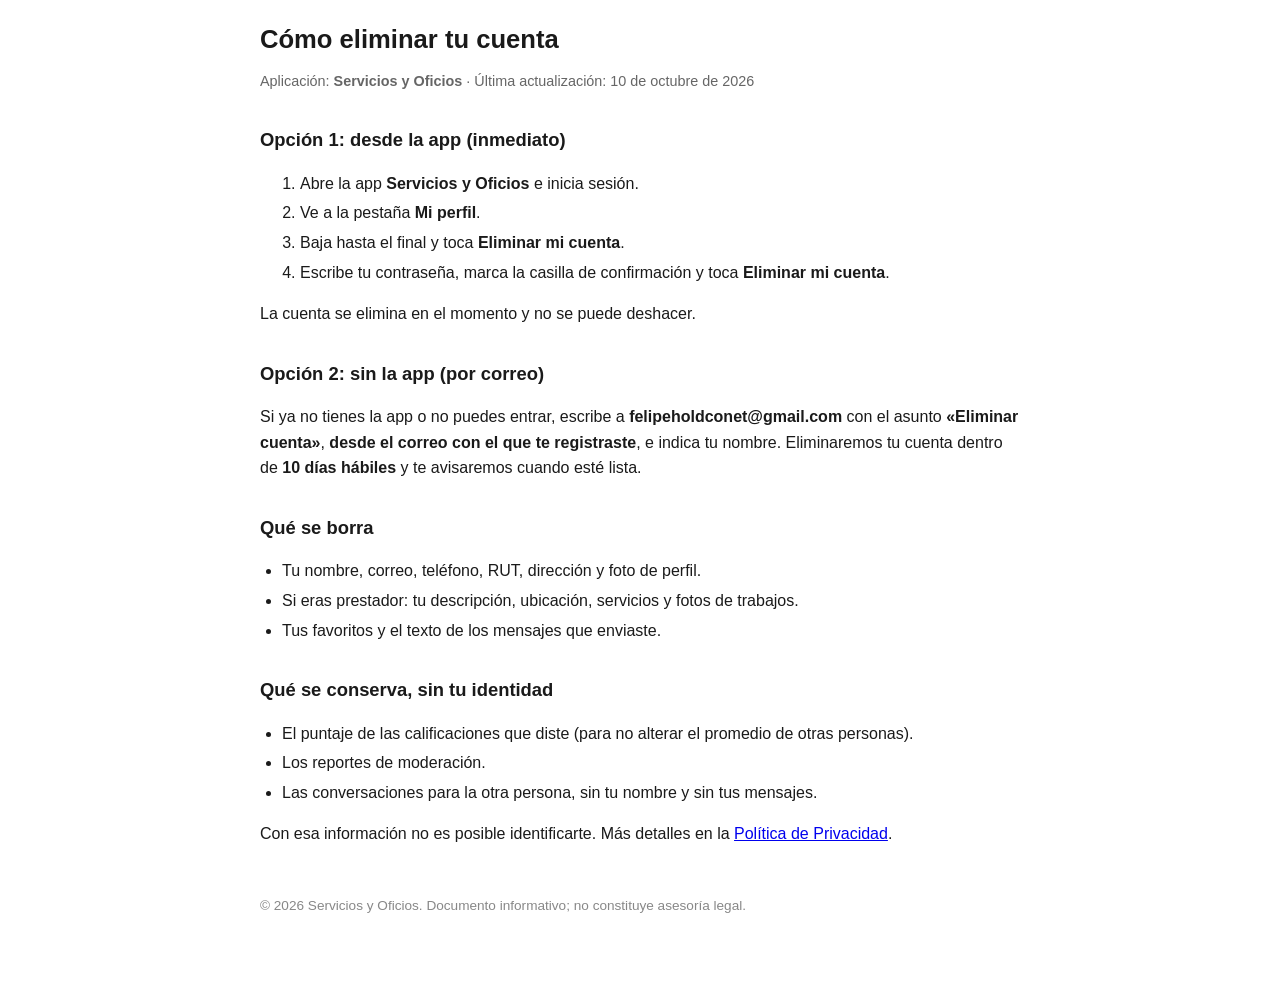
==== eliminar-cuenta.html @ 6f0291b7 "Eliminacion de cuenta: politica, pagina dedicada y alcance nacional" ====
<!DOCTYPE html>
<html lang="es">
<head>
<meta charset="utf-8">
<meta name="viewport" content="width=device-width, initial-scale=1">
<title>Cómo eliminar tu cuenta — Servicios y Oficios</title>
<style>
  :root { color-scheme: light dark; }
  body {
    font-family: -apple-system, "Segoe UI", Roboto, Helvetica, Arial, sans-serif;
    line-height: 1.6; max-width: 760px; margin: 0 auto; padding: 24px 18px 64px;
    color: #1a1a1a; background: #fff;
  }
  @media (prefers-color-scheme: dark) { body { color: #e6e6e6; background: #121212; } a { color: #6cb6ff; } }
  h1 { font-size: 1.6rem; line-height: 1.25; margin: 0 0 4px; }
  h2 { font-size: 1.15rem; margin: 32px 0 8px; }
  .meta { color: #666; font-size: .9rem; margin-bottom: 24px; }
  @media (prefers-color-scheme: dark) { .meta { color: #999; } }
  .aviso {
    border: 1px solid #e0b400; background: #fff8e1; color: #5c4600;
    padding: 12px 14px; border-radius: 8px; font-size: .92rem; margin: 20px 0;
  }
  @media (prefers-color-scheme: dark) { .aviso { background: #33290a; color: #f0d98a; border-color: #7a6100; } }
  ul { padding-left: 22px; }
  li { margin: 4px 0; }
  footer { margin-top: 48px; font-size: .85rem; color: #888; }
</style>
</head>
<body>

<h1>Cómo eliminar tu cuenta</h1>
<p class="meta">Aplicación: <strong>Servicios y Oficios</strong> · Última actualización: 10 de octubre de 2026</p>

<h2>Opción 1: desde la app (inmediato)</h2>
<ol>
  <li>Abre la app <strong>Servicios y Oficios</strong> e inicia sesión.</li>
  <li>Ve a la pestaña <strong>Mi perfil</strong>.</li>
  <li>Baja hasta el final y toca <strong>Eliminar mi cuenta</strong>.</li>
  <li>Escribe tu contraseña, marca la casilla de confirmación y toca <strong>Eliminar mi cuenta</strong>.</li>
</ol>
<p>La cuenta se elimina en el momento y no se puede deshacer.</p>

<h2>Opción 2: sin la app (por correo)</h2>
<p>Si ya no tienes la app o no puedes entrar, escribe a
  <strong>felipeholdconet@gmail.com</strong> con el asunto <strong>«Eliminar cuenta»</strong>,
  <strong>desde el correo con el que te registraste</strong>, e indica tu nombre. Eliminaremos tu
  cuenta dentro de <strong>10 días hábiles</strong> y te avisaremos cuando esté lista.</p>

<h2>Qué se borra</h2>
<ul>
  <li>Tu nombre, correo, teléfono, RUT, dirección y foto de perfil.</li>
  <li>Si eras prestador: tu descripción, ubicación, servicios y fotos de trabajos.</li>
  <li>Tus favoritos y el texto de los mensajes que enviaste.</li>
</ul>

<h2>Qué se conserva, sin tu identidad</h2>
<ul>
  <li>El puntaje de las calificaciones que diste (para no alterar el promedio de otras personas).</li>
  <li>Los reportes de moderación.</li>
  <li>Las conversaciones para la otra persona, sin tu nombre y sin tus mensajes.</li>
</ul>
<p>Con esa información no es posible identificarte. Más detalles en la
  <a href="privacidad.html#eliminar">Política de Privacidad</a>.</p>

<footer>
  © 2026 Servicios y Oficios. Documento informativo; no constituye asesoría legal.
</footer>

</body>
</html>
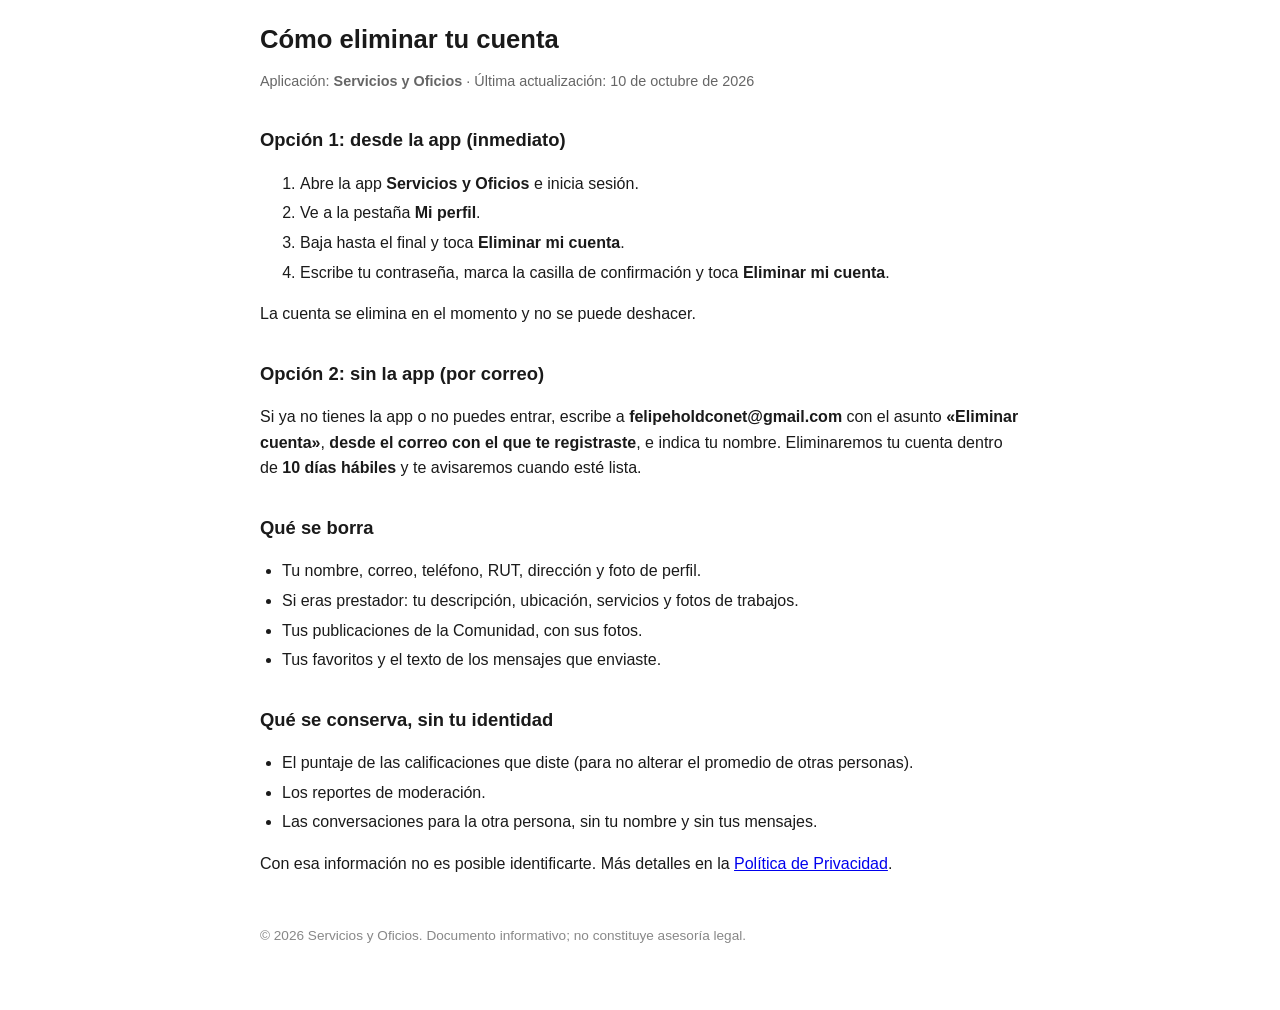
==== commit c60dcdb3: "Politica de privacidad y terminos: Comunidad, RUT y direccion de prestadores - Privacidad: se inform" ====
--- a/eliminar-cuenta.html
+++ b/eliminar-cuenta.html
@@ -50,6 +50,7 @@
 <ul>
   <li>Tu nombre, correo, teléfono, RUT, dirección y foto de perfil.</li>
   <li>Si eras prestador: tu descripción, ubicación, servicios y fotos de trabajos.</li>
+  <li>Tus publicaciones de la Comunidad, con sus fotos.</li>
   <li>Tus favoritos y el texto de los mensajes que enviaste.</li>
 </ul>
 
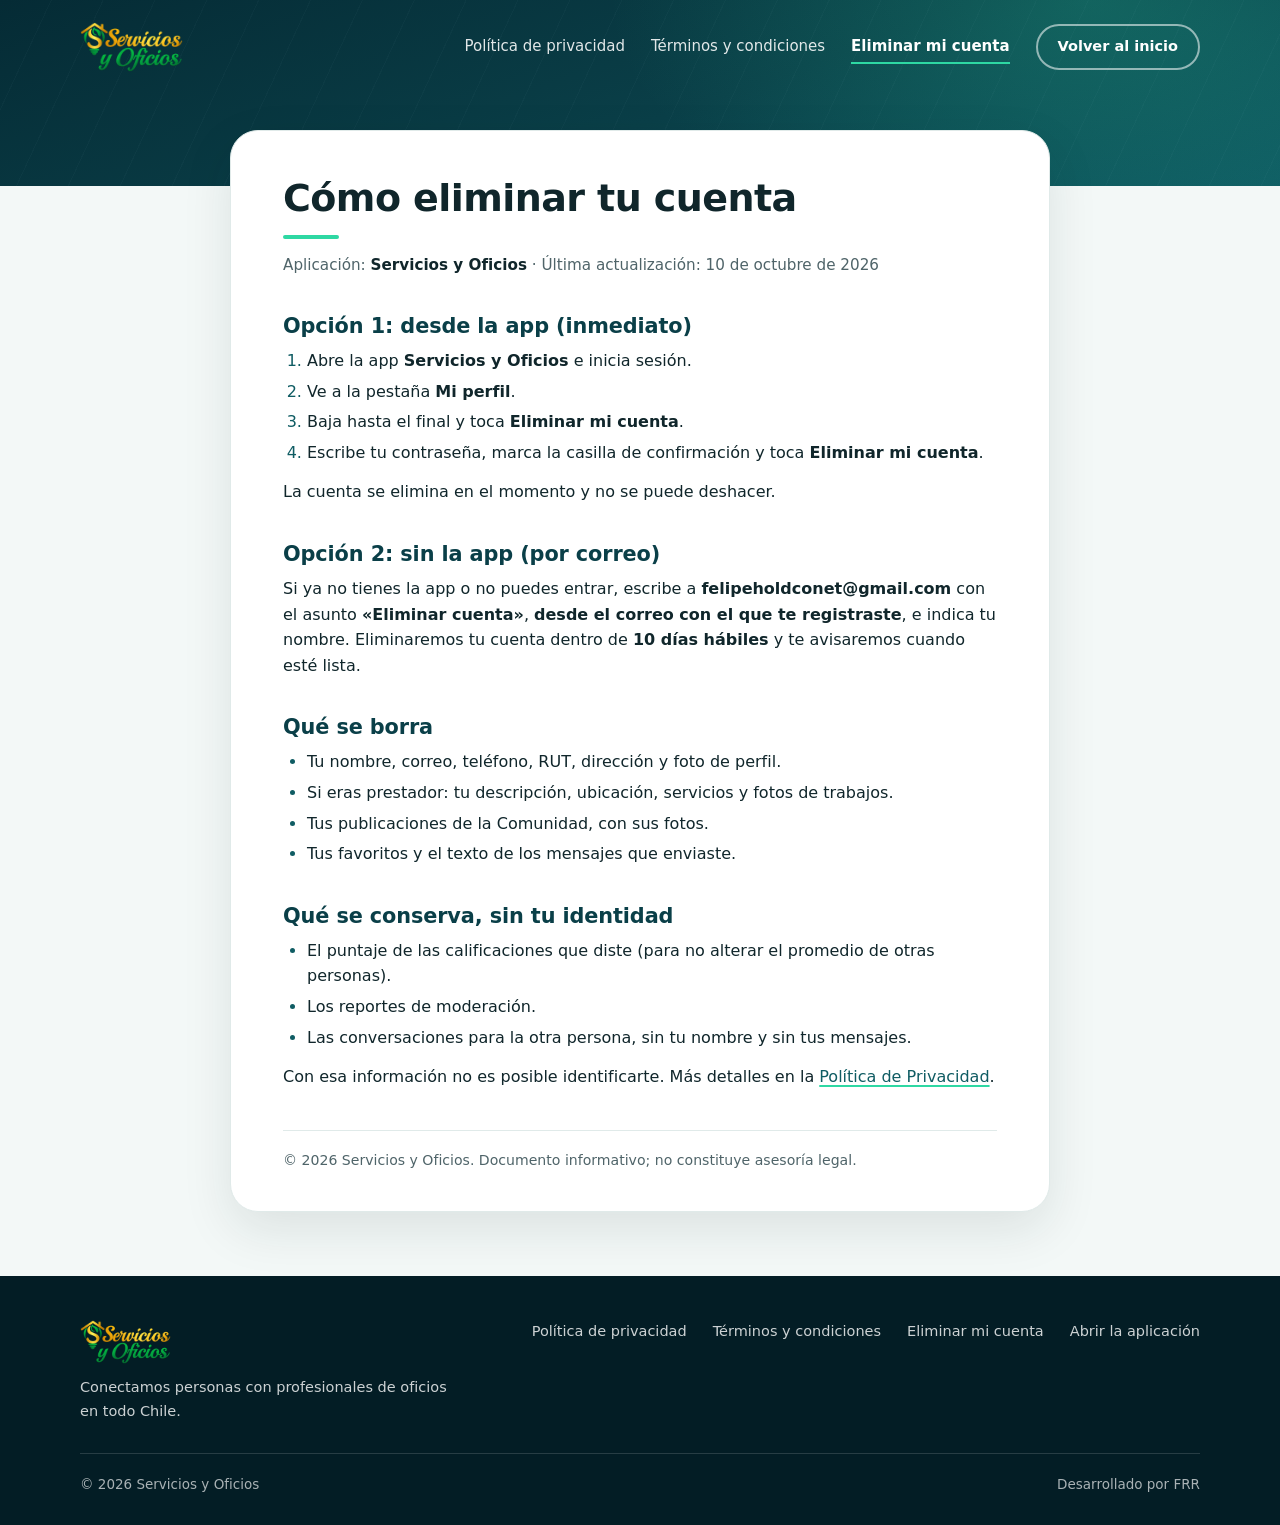
==== commit c7303999: "Paginas legales con el diseno de la portada del sitio Solo cambia el diseno (cabecera, tarjeta, pie," ====
--- a/eliminar-cuenta.html
+++ b/eliminar-cuenta.html
@@ -4,29 +4,31 @@
 <meta charset="utf-8">
 <meta name="viewport" content="width=device-width, initial-scale=1">
 <title>Cómo eliminar tu cuenta — Servicios y Oficios</title>
-<style>
-  :root { color-scheme: light dark; }
-  body {
-    font-family: -apple-system, "Segoe UI", Roboto, Helvetica, Arial, sans-serif;
-    line-height: 1.6; max-width: 760px; margin: 0 auto; padding: 24px 18px 64px;
-    color: #1a1a1a; background: #fff;
-  }
-  @media (prefers-color-scheme: dark) { body { color: #e6e6e6; background: #121212; } a { color: #6cb6ff; } }
-  h1 { font-size: 1.6rem; line-height: 1.25; margin: 0 0 4px; }
-  h2 { font-size: 1.15rem; margin: 32px 0 8px; }
-  .meta { color: #666; font-size: .9rem; margin-bottom: 24px; }
-  @media (prefers-color-scheme: dark) { .meta { color: #999; } }
-  .aviso {
-    border: 1px solid #e0b400; background: #fff8e1; color: #5c4600;
-    padding: 12px 14px; border-radius: 8px; font-size: .92rem; margin: 20px 0;
-  }
-  @media (prefers-color-scheme: dark) { .aviso { background: #33290a; color: #f0d98a; border-color: #7a6100; } }
-  ul { padding-left: 22px; }
-  li { margin: 4px 0; }
-  footer { margin-top: 48px; font-size: .85rem; color: #888; }
-</style>
+<meta name="description" content="Cómo eliminar tu cuenta de Servicios y Oficios, desde la app o por correo, y qué datos se borran.">
+<meta name="theme-color" content="#052B35">
+<link rel="icon" type="image/png" sizes="32x32" href="favicon-32.png">
+<link rel="apple-touch-icon" href="apple-touch-icon.png">
+<link rel="stylesheet" href="estilo.css">
 </head>
 <body>
+<a class="saltar" href="#contenido">Saltar al contenido</a>
+
+<div class="banda">
+  <div class="ancho">
+    <header class="top">
+      <a href="https://servioficios-production.up.railway.app/" aria-label="Servicios y Oficios, inicio"><img src="img/logo-oscuro.webp" width="480" height="232" alt="Servicios y Oficios"></a>
+      <nav class="menu" aria-label="Principal">
+          <a href="privacidad.html">Política de privacidad</a>
+          <a href="terminos.html">Términos y condiciones</a>
+          <a href="eliminar-cuenta.html" aria-current="page">Eliminar mi cuenta</a>
+          <a class="btn-peq" href="https://servioficios-production.up.railway.app/">Volver al inicio</a>
+        </nav>
+    </header>
+  </div>
+</div>
+
+<main id="contenido" class="caja">
+<article class="doc">
 
 <h1>Cómo eliminar tu cuenta</h1>
 <p class="meta">Aplicación: <strong>Servicios y Oficios</strong> · Última actualización: 10 de octubre de 2026</p>
@@ -63,8 +65,32 @@
 <p>Con esa información no es posible identificarte. Más detalles en la
   <a href="privacidad.html#eliminar">Política de Privacidad</a>.</p>
 
-<footer>
+<p class="nota">
   © 2026 Servicios y Oficios. Documento informativo; no constituye asesoría legal.
+</p>
+
+</article>
+</main>
+
+<footer class="sitio">
+  <div class="ancho">
+    <div class="pie">
+      <div>
+        <img src="img/logo-oscuro.webp" width="480" height="232" alt="Servicios y Oficios">
+        <div>Conectamos personas con profesionales de oficios<br>en todo Chile.</div>
+      </div>
+      <nav aria-label="Información legal">
+        <a href="privacidad.html">Política de privacidad</a>
+        <a href="terminos.html">Términos y condiciones</a>
+        <a href="eliminar-cuenta.html">Eliminar mi cuenta</a>
+        <a href="https://servioficios-production.up.railway.app/app/">Abrir la aplicación</a>
+      </nav>
+    </div>
+    <div class="copy">
+      <span>© 2026 Servicios y Oficios</span>
+      <span>Desarrollado por FRR</span>
+    </div>
+  </div>
 </footer>
 
 </body>
--- a/estilo.css
+++ b/estilo.css
@@ -0,0 +1,90 @@
+/*
+  Diseño de las páginas legales de Servicios y Oficios: el mismo de la portada del sitio
+  (backend/portada/index.html): verde azulado profundo + menta + celeste, tarjetas redondeadas
+  y tipografía del sistema. Si se cambian los colores de la portada, cambiarlos también aquí.
+  Este archivo se publica junto a los .html en el repositorio público `servioficios-legal`.
+*/
+:root{
+  --primario:#0F5C63; --primario-osc:#0A3F48; --abismo:#052B35;
+  --menta:#2ED8A3; --celeste:#BFE6F5; --fondo:#F3F8F7; --borde:#E0EAE9;
+  --tinta:#10262B; --tinta-suave:#4F6469; --durazno:#FDF4EC; --borde-durazno:#F3E3D3;
+  color-scheme:light;
+}
+*{box-sizing:border-box;margin:0;padding:0}
+html{scroll-behavior:smooth}
+body{font-family:"Segoe UI",system-ui,-apple-system,Roboto,Helvetica,Arial,sans-serif;color:var(--tinta);background:var(--fondo);line-height:1.6;-webkit-font-smoothing:antialiased}
+a{color:var(--primario)}
+img{display:block;max-width:100%;height:auto}
+:focus-visible{outline:3px solid var(--menta);outline-offset:3px;border-radius:6px}
+.saltar{position:absolute;left:12px;top:-60px;z-index:20;background:#fff;color:var(--abismo);padding:10px 16px;border-radius:10px;font-weight:700;text-decoration:none}
+.saltar:focus{top:12px}
+
+/* ---------- Cabecera (misma banda de la portada) ---------- */
+.banda{position:relative;overflow:hidden;color:#fff;padding-bottom:92px;
+  background:radial-gradient(800px 420px at 85% 0%,rgba(46,216,163,.22),transparent 60%),
+             linear-gradient(160deg,var(--abismo) 0%,var(--primario-osc) 55%,var(--primario) 100%)}
+.banda::before{content:"";position:absolute;inset:0;opacity:.35;pointer-events:none;
+  background:repeating-linear-gradient(115deg,transparent 0 46px,rgba(191,230,245,.07) 46px 47px)}
+.ancho{position:relative;z-index:2;width:min(1120px,100% - 40px);margin-inline:auto}
+header.top{display:flex;align-items:center;justify-content:space-between;gap:20px;padding:22px 0}
+header.top img{height:50px;width:auto}
+nav.menu{display:flex;align-items:center;gap:26px;font-size:15px}
+nav.menu a{color:rgba(255,255,255,.88);text-decoration:none;padding:4px 0;border-bottom:2px solid transparent}
+nav.menu a:hover{color:#fff}
+nav.menu a[aria-current="page"]{color:#fff;font-weight:700;border-bottom-color:var(--menta)}
+nav.menu a.btn-peq{border:2px solid rgba(255,255,255,.55);border-radius:999px;padding:9px 20px;font-size:14.5px;font-weight:700;color:#fff}
+nav.menu a.btn-peq:hover{background:rgba(255,255,255,.1)}
+
+/* ---------- Documento (tarjeta que sube sobre la banda) ---------- */
+main.caja{position:relative;z-index:3;width:min(820px,100% - 32px);margin:-56px auto 0;padding-bottom:64px}
+article.doc{background:#fff;border:1px solid var(--borde);border-radius:28px;padding:46px 52px 40px;box-shadow:0 18px 50px rgba(16,38,43,.10)}
+article.doc h1{font-size:clamp(28px,4.2vw,38px);line-height:1.15;letter-spacing:-.015em;margin:0 0 6px;color:var(--tinta)}
+article.doc h1::after{content:"";display:block;width:56px;height:4px;border-radius:4px;background:var(--menta);margin-top:14px}
+article.doc .meta{color:var(--tinta-suave);font-size:.95rem;margin:14px 0 24px}
+article.doc h2{font-size:1.3rem;line-height:1.3;margin:36px 0 8px;color:var(--primario-osc);letter-spacing:-.005em}
+article.doc h3{font-size:1.06rem;margin:22px 0 6px;color:var(--tinta)}
+article.doc p{margin:0 0 12px}
+article.doc ul,article.doc ol{padding-left:24px;margin:0 0 14px}
+article.doc li{margin:5px 0}
+article.doc li::marker{color:var(--primario)}
+article.doc strong{color:var(--tinta)}
+article.doc a{text-decoration:underline;text-decoration-color:var(--menta);text-decoration-thickness:2px;text-underline-offset:3px}
+article.doc a:hover{color:var(--primario-osc)}
+article.doc code{background:var(--fondo);border:1px solid var(--borde);padding:1px 6px;border-radius:6px;font-size:.92em}
+article.doc [id]{scroll-margin-top:20px}
+.aviso{background:var(--durazno);border:1px solid var(--borde-durazno);border-left:5px solid #E0A458;color:#5A3B1A;padding:14px 18px;border-radius:14px;font-size:.95rem;margin:22px 0}
+.nota{border-top:1px solid var(--borde);margin:40px 0 0!important;padding-top:18px;font-size:.88rem;color:var(--tinta-suave)}
+
+/* Índice de documentos (index.html) */
+ul.indice{list-style:none;padding:0!important;display:grid;gap:12px;margin:20px 0 24px!important}
+ul.indice li{margin:0}
+ul.indice a{display:flex;align-items:center;justify-content:space-between;gap:12px;background:var(--fondo);border:1px solid var(--borde);border-radius:16px;padding:16px 20px;font-weight:700;color:var(--primario-osc);text-decoration:none}
+ul.indice a::after{content:"→";color:var(--primario);font-size:1.2rem}
+ul.indice a:hover{background:#fff;border-color:var(--primario);box-shadow:0 8px 22px rgba(16,38,43,.10)}
+
+/* ---------- Pie (el mismo de la portada) ---------- */
+footer.sitio{background:#031D25;color:rgba(255,255,255,.8);padding:44px 0 30px;font-size:14.5px}
+.pie{display:flex;justify-content:space-between;gap:30px;flex-wrap:wrap;align-items:flex-start}
+.pie img{height:44px;width:auto;margin-bottom:12px}
+.pie nav{display:flex;flex-wrap:wrap;gap:12px 26px}
+.pie nav a{color:rgba(255,255,255,.8);text-decoration:none}
+.pie nav a:hover{color:#fff;text-decoration:underline}
+.copy{margin-top:30px;padding-top:20px;border-top:1px solid rgba(255,255,255,.14);display:flex;justify-content:space-between;flex-wrap:wrap;gap:8px;color:rgba(255,255,255,.66);font-size:13.5px}
+
+@media (prefers-reduced-motion:reduce){html{scroll-behavior:auto}}
+
+/* ---------- Celular ---------- */
+@media (max-width:760px){
+  nav.menu a:not(.btn-peq){display:none}
+  header.top img{height:44px}
+  .banda{padding-bottom:78px}
+  main.caja{margin-top:-48px;padding-bottom:44px}
+  article.doc{padding:30px 22px 28px;border-radius:22px}
+}
+
+@media print{
+  .banda,footer.sitio,.saltar{display:none}
+  body{background:#fff}
+  main.caja{margin:0;width:100%}
+  article.doc{border:0;box-shadow:none;padding:0}
+}
